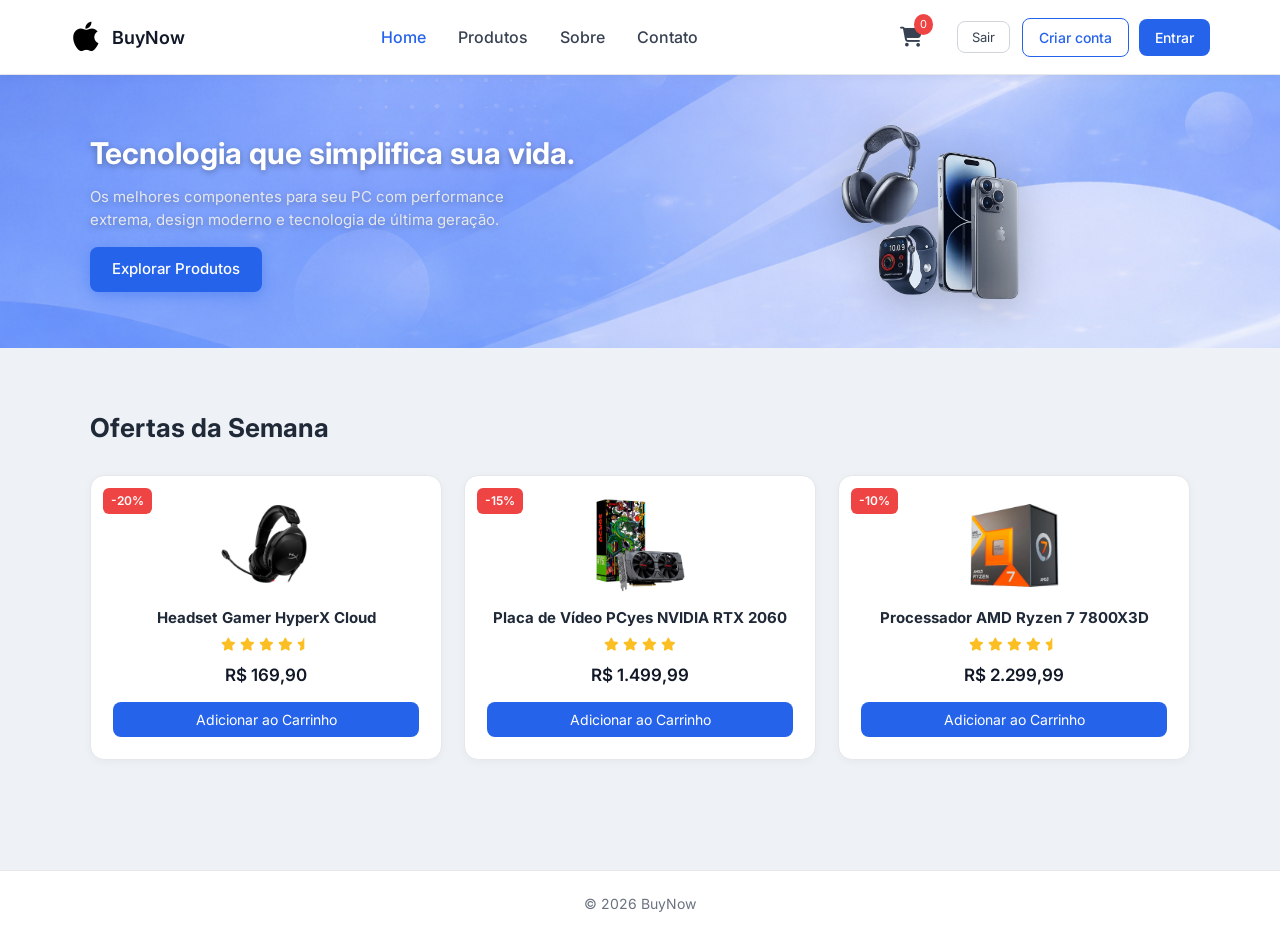
==== index.html @ 1328c278 "subindo site para github" ====
<!DOCTYPE html>
<html lang="pt-br">
<head>
  <meta charset="UTF-8">
  <meta name="viewport" content="width=device-width, initial-scale=1.0">
  <title>BuyNow</title>
  <link rel="preconnect" href="https://fonts.googleapis.com">
  <link rel="preconnect" href="https://fonts.gstatic.com" crossorigin>
  <link href="https://fonts.googleapis.com/css2?family=Inter:wght@300;400;500;600&display=swap" rel="stylesheet">
  <link rel="stylesheet" href="https://cdnjs.cloudflare.com/ajax/libs/font-awesome/6.5.0/css/all.min.css">
  <link rel="stylesheet" href="./assets/css/style.css">
</head>
<body>

  <header>
    <nav class="navbar">
      <a href="index.html" class="logo">
        <img src="./images/icons/icons8-mac-os-32.ico" alt="BuyNow">
        <span>BuyNow</span>
      </a>

      <ul class="menu" id="menu">
        <li><a href="index.html" class="active">Home</a></li>
        <li><a href="./pages/produtos.html">Produtos</a></li>
        <li><a href="./pages/sobre.html">Sobre</a></li>
        <li><a href="./pages/contato.html">Contato</a></li>
      </ul>

      <div class="nav-right">
        <div class="nav-logado" id="nav-logado" hidden>
          <div class="cart">
            <i class="fa-solid fa-cart-shopping"></i>
            <span class="cart-badge" id="contador-carrinho">0</span>
          </div>
          <span class="nome-user" id="nome-usuario"></span>
          <button type="button" class="btn-sair" id="btn-sair">Sair</button>
        </div>

        <div class="nav-auth" id="nav-auth">
          <a href="./pages/cadastro.html" class="btn-criar">Criar conta</a>
          <a href="./pages/login.html" class="btn-entrar">Entrar</a>
        </div>

        <i class="fa-solid fa-bars menu-toggle" id="botao-menu"></i>
      </div>
    </nav>
  </header>

  <main>
    <section class="hero">
      <div class="container">
        <div class="texto-esquerda">
          <h1>Tecnologia que simplifica sua vida.</h1>
          <p>
            Os melhores componentes para seu PC com performance extrema, design moderno e tecnologia de última geração.
          </p>
          <a href="./pages/produtos.html" class="btn-hero">Explorar Produtos</a>
        </div>

        <div class="imagem-direita">
          <img src="./images/imgrenderizada.png" alt="produto">
        </div>
      </div>
    </section>

    <section class="produtos">
      <div class="container">
        <h2 class="titulo-ofertas">Ofertas da Semana</h2>

        <div class="ofertas-semana">
          <div class="card-oferta">
            <span class="badge">-20%</span>
            <img src="./images/produtosOfertas/headset-gamer-hyperx-cloud-stinger-2-drivers-50mm-preto-519t1aa_1689972862_gg.png" alt="Headset Gamer HyperX Cloud">
            <h3>Headset Gamer HyperX Cloud</h3>
            <div class="rating">
              <i class="fa-solid fa-star"></i>
              <i class="fa-solid fa-star"></i>
              <i class="fa-solid fa-star"></i>
              <i class="fa-solid fa-star"></i>
              <i class="fa-solid fa-star-half"></i>
            </div>
            <p class="preco">R$ 169,90</p>
            <button class="add-cart">Adicionar ao Carrinho</button>
          </div>

          <div class="card-oferta">
            <span class="badge">-15%</span>
            <img src="./images/produtosOfertas/placa de video.png" alt="Placa de Vídeo RTX 2060">
            <h3>Placa de Vídeo PCyes NVIDIA RTX 2060</h3>
            <div class="rating">
              <i class="fa-solid fa-star"></i>
              <i class="fa-solid fa-star"></i>
              <i class="fa-solid fa-star"></i>
              <i class="fa-solid fa-star"></i>
            </div>
            <p class="preco">R$ 1.499,99</p>
            <button class="add-cart">Adicionar ao Carrinho</button>
          </div>

          <div class="card-oferta">
            <span class="badge">-10%</span>
            <img src="./images/produtosOfertas/processador-amd-ryzen-7-7800x3d-5-0ghz-max-turbo-cache-104mb-am5-8-nucleos-video-integrado-100-100000910wof_1680784502_gg.png" alt="Processador AMD Ryzen 7 7800X3D">
            <h3>Processador AMD Ryzen 7 7800X3D</h3>
            <div class="rating">
              <i class="fa-solid fa-star"></i>
              <i class="fa-solid fa-star"></i>
              <i class="fa-solid fa-star"></i>
              <i class="fa-solid fa-star"></i>
              <i class="fa-solid fa-star-half"></i>
            </div>
            <p class="preco">R$ 2.299,99</p>
            <button class="add-cart">Adicionar ao Carrinho</button>
          </div>
        </div>
      </div>
    </section>
  </main>

  <footer class="footer">
    <p>© 2026 BuyNow</p>
  </footer>

  <script src="./assets/js/script.js"></script>
</body>
</html>
---- assets/css/style.css ----
*{
margin:0;
padding:0;
box-sizing:border-box;
font-family:'Inter',sans-serif;
}

body{
background:#eef1f6;
color:#111827;
line-height:1.5;
}

img{
max-width:100%;
display:block;
}

a{
color:inherit;
}

/* navbar */

.navbar{
display:flex;
justify-content:space-between;
align-items:center;
padding:16px 70px;
background:white;
border-bottom:1px solid #e5e7eb;
box-shadow:0 2px 10px rgba(0,0,0,0.04);
position:sticky;
top:0;
z-index:50;
}

.logo{
display:flex;
align-items:center;
gap:10px;
text-decoration:none;
font-weight:600;
font-size:18px;
color:#111827;
}

.logo img{
width:32px;
height:32px;
}

.menu{
display:flex;
list-style:none;
gap:32px;
}

.menu a{
text-decoration:none;
color:#374151;
font-weight:500;
transition:0.2s;
}

.menu a:hover,
.menu a.active{
color:#2563eb;
}

.nav-right{
display:flex;
align-items:center;
gap:12px;
}

.nav-auth{
display:flex;
align-items:center;
gap:10px;
}

.btn-criar{
text-decoration:none;
padding:8px 16px;
border:1px solid #2563eb;
color:#2563eb;
border-radius:8px;
font-size:14px;
font-weight:500;
transition:0.2s;
}

.btn-criar:hover{
background:#eff6ff;
}

.btn-entrar{
text-decoration:none;
padding:8px 16px;
background:#2563eb;
color:white;
border-radius:8px;
font-size:14px;
font-weight:500;
transition:0.2s;
}

.btn-entrar:hover{
background:#1d4ed8;
}

.nav-logado{
display:flex;
align-items:center;
gap:14px;
}

.nome-user{
font-size:14px;
color:#374151;
font-weight:500;
}

.cart{
position:relative;
font-size:20px;
cursor:pointer;
color:#374151;
padding:6px;
}

.cart-badge{
position:absolute;
top:-2px;
right:-4px;
background:#ef4444;
color:white;
font-size:11px;
padding:2px 6px;
border-radius:50%;
min-width:18px;
text-align:center;
}

.btn-sair{
background:white;
border:1px solid #d1d5db;
padding:7px 14px;
border-radius:8px;
cursor:pointer;
font-size:13px;
color:#374151;
}

.btn-sair:hover{
border-color:#2563eb;
color:#2563eb;
}

.menu-toggle{
display:none;
font-size:22px;
cursor:pointer;
}

/* container */

.container{
max-width:1140px;
margin:auto;
padding:0 20px;
}

/* hero */

.hero{
background-image:url("../../images/fundo abaixo da nav.png");
background-size:cover;
background-position:center;
color:white;
padding:36px 20px;
}

.hero .container{
display:flex;
align-items:center;
justify-content:space-between;
gap:24px;
}

.texto-esquerda{
width:50%;
}

.texto-esquerda h1{
font-size:30px;
margin-bottom:10px;
text-shadow:0 2px 6px rgba(0,0,0,0.3);
}

.texto-esquerda p{
margin-bottom:16px;
font-size:15px;
color:#e5e7eb;
text-shadow:0 2px 6px rgba(0,0,0,0.25);
max-width:460px;
}

.btn-hero,
.btn-primary{
display:inline-block;
background:#2563eb;
color:white;
border:none;
padding:11px 22px;
border-radius:8px;
cursor:pointer;
transition:0.2s;
box-shadow:0 4px 14px rgba(37,99,235,0.35);
text-decoration:none;
font-weight:500;
font-size:15px;
}

.btn-hero:hover,
.btn-primary:hover{
background:#1d4ed8;
}

.btn-full{
width:100%;
text-align:center;
}

.imagem-direita{
width:50%;
display:flex;
justify-content:center;
}

.imagem-direita img{
width:210px;
filter:drop-shadow(0 8px 20px rgba(0,0,0,0.2));
}

/* produtos */

.produtos{
padding:60px 0 70px;
}

.produtos-pagina{
padding-top:40px;
}

.titulo-ofertas{
margin-bottom:28px;
font-size:26px;
color:#1f2937;
}

.busca-produtos{
background:white;
border:1px solid #e5e7eb;
border-radius:12px;
padding:16px 18px;
margin-bottom:24px;
box-shadow:0 2px 8px rgba(0,0,0,0.04);
}

.busca-produtos label{
display:block;
font-size:14px;
font-weight:500;
margin-bottom:8px;
color:#374151;
}

.busca-produtos input{
width:100%;
padding:10px 14px;
border:1px solid #d1d5db;
border-radius:8px;
outline:none;
font-size:15px;
}

.busca-produtos input:focus{
border-color:#2563eb;
box-shadow:0 0 0 3px rgba(37,99,235,0.12);
}

.ofertas-semana,
.grid-produtos{
display:grid;
grid-template-columns:repeat(auto-fit,minmax(240px,1fr));
gap:22px;
}

.card-oferta,
.produto-item{
position:relative;
background:white;
border-radius:14px;
padding:22px;
text-align:center;
border:1px solid #e5e7eb;
box-shadow:0 2px 8px rgba(0,0,0,0.04);
transition:0.2s;
}

.card-oferta:hover,
.produto-item:hover{
transform:translateY(-3px);
box-shadow:0 8px 20px rgba(0,0,0,0.08);
}

.card-oferta img,
.produto-item img{
width:95px;
margin:auto;
margin-bottom:14px;
}

.card-oferta h3,
.produto-item h3{
font-size:15px;
margin-bottom:6px;
color:#1f2937;
}

.badge{
position:absolute;
top:12px;
left:12px;
background:#ef4444;
color:white;
padding:4px 8px;
border-radius:6px;
font-size:12px;
font-weight:600;
}

.rating{
color:#fbbf24;
font-size:13px;
margin-bottom:8px;
}

.preco{
font-weight:600;
margin-bottom:14px;
color:#111827;
font-size:17px;
}

.add-cart,
.card-oferta button{
background:#2563eb;
color:white;
border:none;
padding:9px 16px;
border-radius:8px;
cursor:pointer;
font-size:14px;
width:100%;
transition:0.2s;
}

.add-cart:hover,
.card-oferta button:hover{
background:#1d4ed8;
}

/* paginas internas */

.conteudo-pagina{
padding:50px 0 70px;
}

.conteudo-pagina h1{
font-size:30px;
margin-bottom:16px;
color:#1f2937;
}

.conteudo-pagina h2{
font-size:20px;
margin:28px 0 12px;
color:#1f2937;
}

.conteudo-pagina p{
color:#4b5563;
line-height:1.7;
margin-bottom:14px;
max-width:680px;
}

.lista-sobre{
margin-left:20px;
color:#4b5563;
line-height:1.8;
}

.link-pagina{
margin-top:20px;
}

.link-pagina a{
color:#2563eb;
font-weight:500;
text-decoration:none;
}

.link-pagina a:hover{
text-decoration:underline;
}

.texto-contato{
margin-bottom:22px;
}

.contact-layout{
display:grid;
grid-template-columns:1fr 1fr;
gap:36px;
align-items:start;
}

.contact-list{
list-style:none;
margin-bottom:22px;
}

.contact-list li{
margin-bottom:14px;
}

.contact-list strong{
display:block;
margin-bottom:3px;
}

.contact-list span{
color:#6b7280;
font-size:14px;
}

.btn-whatsapp{
display:inline-flex;
align-items:center;
gap:8px;
background:#25d366;
color:white;
padding:10px 18px;
border-radius:8px;
text-decoration:none;
font-weight:500;
}

.btn-whatsapp:hover{
background:#1ebe57;
}

.contact-form,
.auth-form{
background:white;
border:1px solid #e5e7eb;
border-radius:12px;
padding:26px;
box-shadow:0 2px 10px rgba(0,0,0,0.04);
}

.contact-form h2{
font-size:19px;
margin-bottom:16px;
}

.auth-box{
max-width:420px;
margin:0 auto;
}

.auth-texto{
color:#6b7280;
margin-bottom:20px;
font-size:15px;
}

.auth-link{
margin-top:18px;
font-size:14px;
color:#6b7280;
}

.auth-link a{
color:#2563eb;
text-decoration:none;
font-weight:500;
}

.auth-link a:hover{
text-decoration:underline;
}

.form-group{
margin-bottom:14px;
}

.form-group label{
display:block;
margin-bottom:5px;
font-weight:500;
font-size:14px;
color:#374151;
}

.form-group input,
.form-group textarea{
width:100%;
padding:10px 12px;
border:1px solid #d1d5db;
border-radius:8px;
outline:none;
font-size:15px;
}

.form-group input:focus,
.form-group textarea:focus{
border-color:#2563eb;
box-shadow:0 0 0 3px rgba(37,99,235,0.12);
}

.form-group textarea{
resize:vertical;
min-height:110px;
}

.form-error{
display:block;
color:#ef4444;
font-size:13px;
margin-top:4px;
min-height:16px;
}

.form-success{
margin-top:14px;
padding:10px 14px;
background:#ecfdf5;
color:#047857;
border-radius:8px;
font-size:14px;
}

.empty-state{
text-align:center;
color:#6b7280;
padding:28px 0;
}

/* footer */

.footer{
padding:22px;
text-align:center;
background:white;
border-top:1px solid #e5e7eb;
margin-top:40px;
}

.footer p{
font-size:14px;
color:#6b7280;
}

/* responsivo */

@media(max-width:768px){

.navbar{
padding:14px 20px;
}

.menu{
position:absolute;
top:65px;
left:0;
width:100%;
background:white;
flex-direction:column;
align-items:center;
gap:18px;
padding:18px;
display:none;
border-bottom:1px solid #e5e7eb;
box-shadow:0 4px 10px rgba(0,0,0,0.06);
}

.menu.active{
display:flex;
}

.menu-toggle{
display:block;
}

.nav-auth{
gap:6px;
}

.btn-criar,
.btn-entrar{
padding:7px 12px;
font-size:13px;
}

.nome-user{
display:none;
}

.hero .container{
flex-direction:column;
text-align:center;
}

.texto-esquerda,
.imagem-direita{
width:100%;
}

.texto-esquerda p{
margin-left:auto;
margin-right:auto;
}

.contact-layout{
grid-template-columns:1fr;
}

}
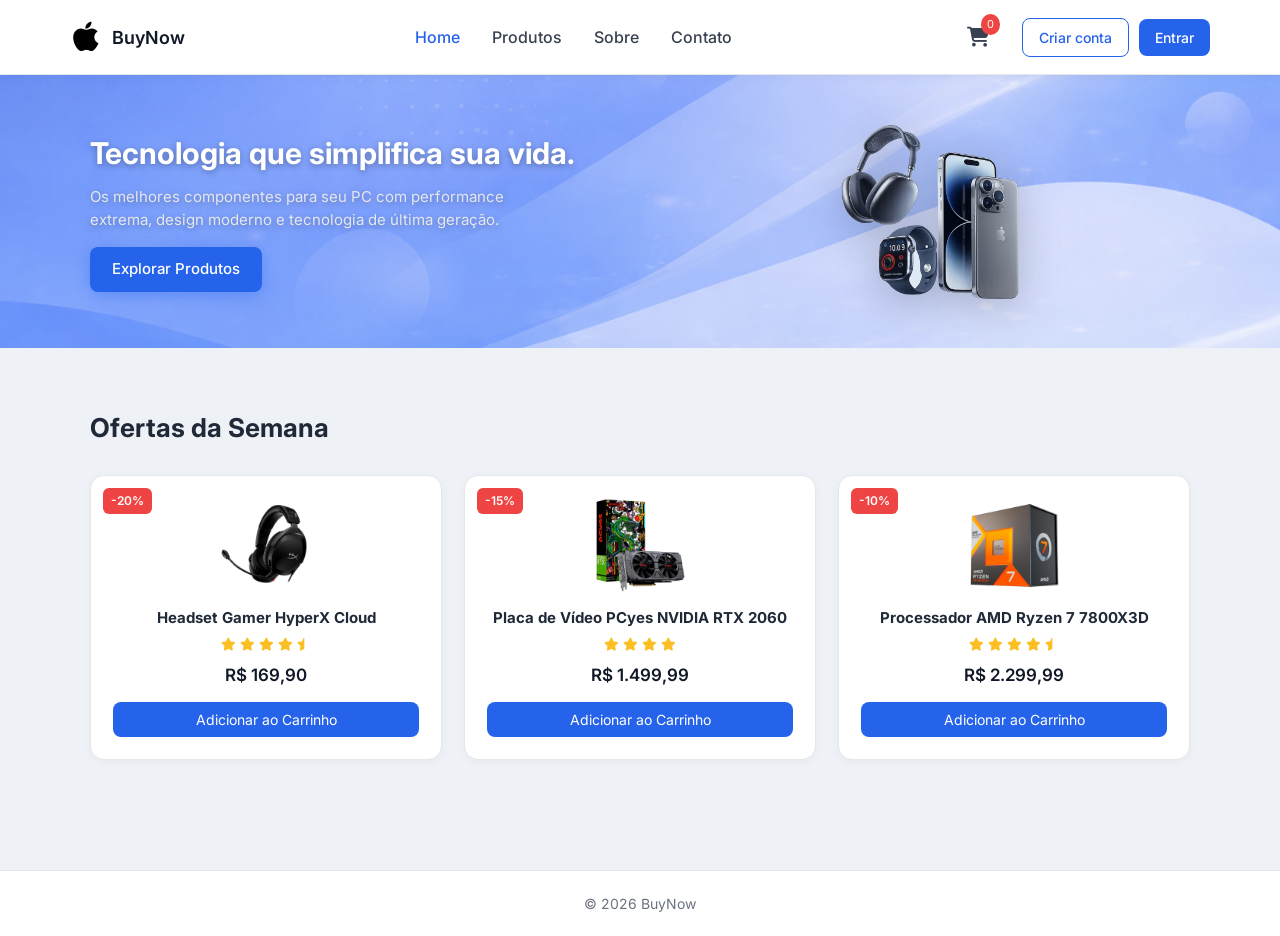
==== commit 0637f8f6: "Update botão de sair" ====
--- a/index.html
+++ b/index.html
@@ -33,7 +33,6 @@
             <span class="cart-badge" id="contador-carrinho">0</span>
           </div>
           <span class="nome-user" id="nome-usuario"></span>
-          <button type="button" class="btn-sair" id="btn-sair">Sair</button>
         </div>
 
         <div class="nav-auth" id="nav-auth">
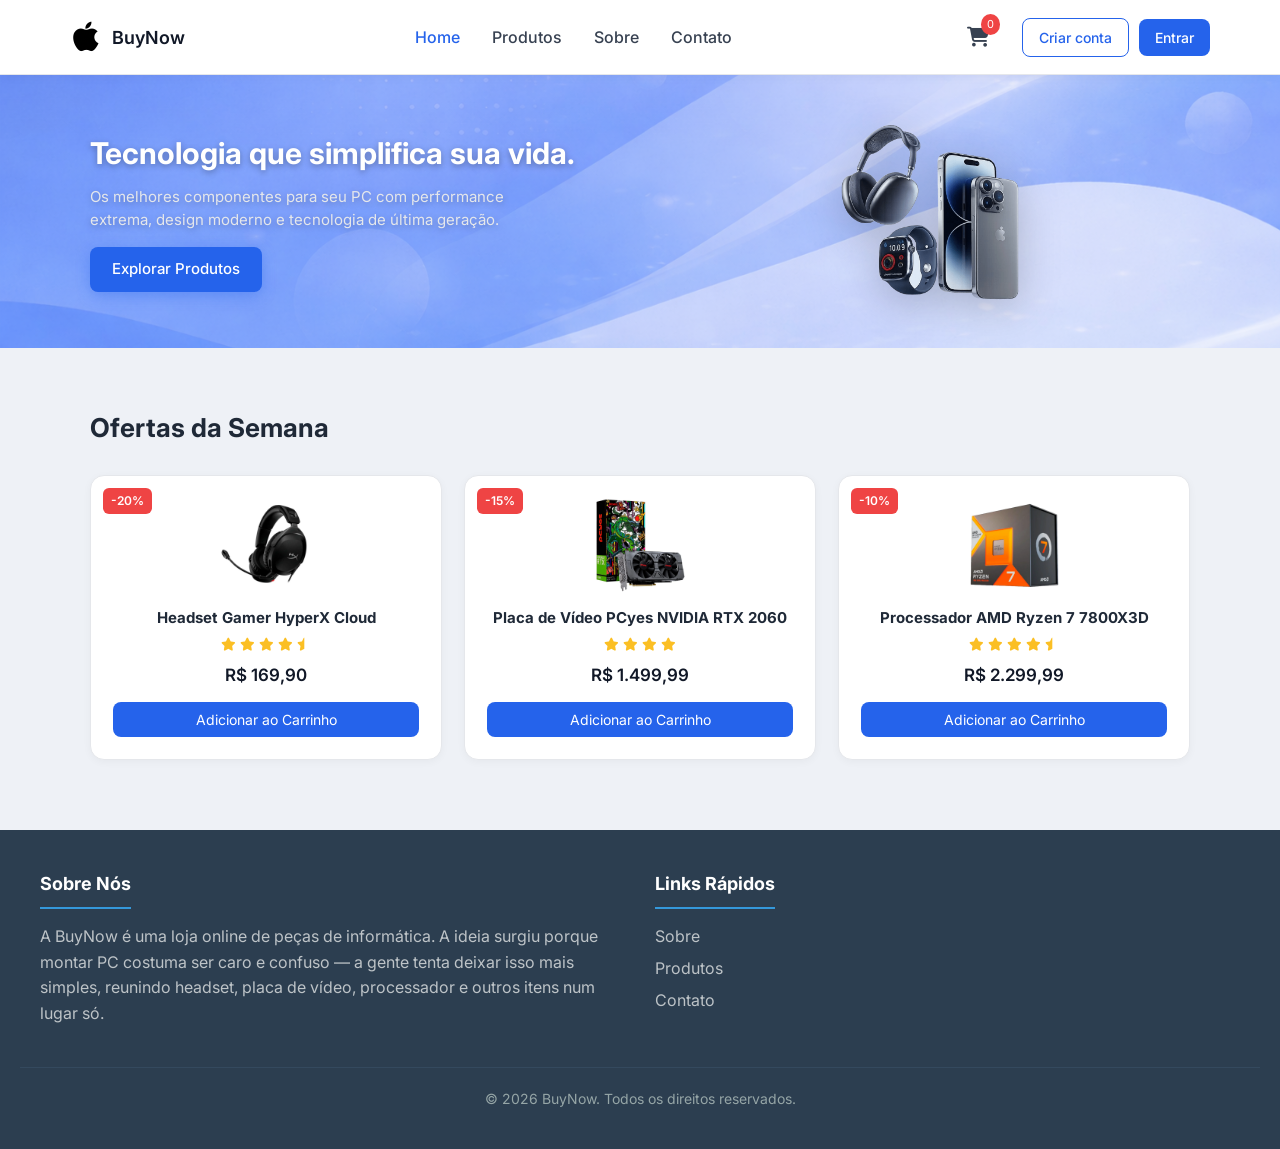
==== commit a58bd1d7: "adicao de novos produtos e nova footer" ====
--- a/index.html
+++ b/index.html
@@ -1,4 +1,4 @@
-<!DOCTYPE html>
+                          <!DOCTYPE html>
 <html lang="pt-br">
 <head>
   <meta charset="UTF-8">
@@ -116,7 +116,29 @@
   </main>
 
   <footer class="footer">
-    <p>© 2026 BuyNow</p>
+      <div class="footer-container">
+            <!-- Seção Sobre -->
+            <div class="footer-section">
+                <h3>Sobre Nós</h3>
+                <p> A BuyNow é uma loja online de peças de informática. A ideia surgiu porque montar PC
+          costuma ser caro e confuso — a gente tenta deixar isso mais simples, reunindo headset,
+          placa de vídeo, processador e outros itens num lugar só.</p>
+            </div>
+
+            <!-- Seção Links Rápidos -->
+            <div class="footer-section">
+                <h3>Links Rápidos</h3>
+                <ul>
+                    <li><a href="pages/sobre.html">Sobre</a></li>
+                    <li><a href="pages/produtos.html">Produtos</a></li>
+                    <li><a href="pages/contato.html">Contato</a></li>
+                </ul>
+            </div>
+        </div>
+
+        <div class="footer-bottom">
+            <p>© 2026 BuyNow. Todos os direitos reservados.</p>
+        </div>
   </footer>
 
   <script src="./assets/js/script.js"></script>
--- a/assets/css/style.css
+++ b/assets/css/style.css
@@ -564,18 +564,74 @@
 
 /* footer */
 
-.footer{
-padding:22px;
-text-align:center;
-background:white;
-border-top:1px solid #e5e7eb;
-margin-top:40px;
-}
-
-.footer p{
-font-size:14px;
-color:#6b7280;
-}
+footer {
+    background-color: #2c3e50;
+    color: white;
+    padding: 40px 20px;
+}
+
+.footer-container {
+    display: flex;
+    flex-wrap: wrap;
+    justify-content: space-between;
+    max-width: 1200px;
+    margin: 0 auto;
+    gap: 30px;
+}
+
+.footer-section {
+    flex: 1;
+    min-width: 200px;
+}
+
+.footer-section h3 {
+    margin-bottom: 15px;
+    font-size: 18px;
+    border-bottom: 2px solid #3498db;
+    padding-bottom: 10px;
+    display: inline-block;
+}
+
+.footer-section p {
+    margin-bottom: 10px;
+    line-height: 1.6;
+    color: #bdc3c7;
+}
+
+.footer-section ul {
+    list-style: none;
+}
+
+.footer-section ul li {
+    margin-bottom: 8px;
+}
+
+.footer-section ul li a {
+    color: #bdc3c7;
+    text-decoration: none;
+    transition: color 0.3s;
+}
+
+.footer-section ul li a:hover {
+    color: #3498db;
+}
+
+.footer-bottom {
+    text-align: center;
+    margin-top: 30px;
+    padding-top: 20px;
+    border-top: 1px solid #34495e;
+    color: #95a5a6;
+    font-size: 14px;
+}
+
+/* Responsivo */
+@media (max-width: 768px) {
+    .footer-container {
+        flex-direction: column;
+    }
+}
+
 
 /* responsivo */
 
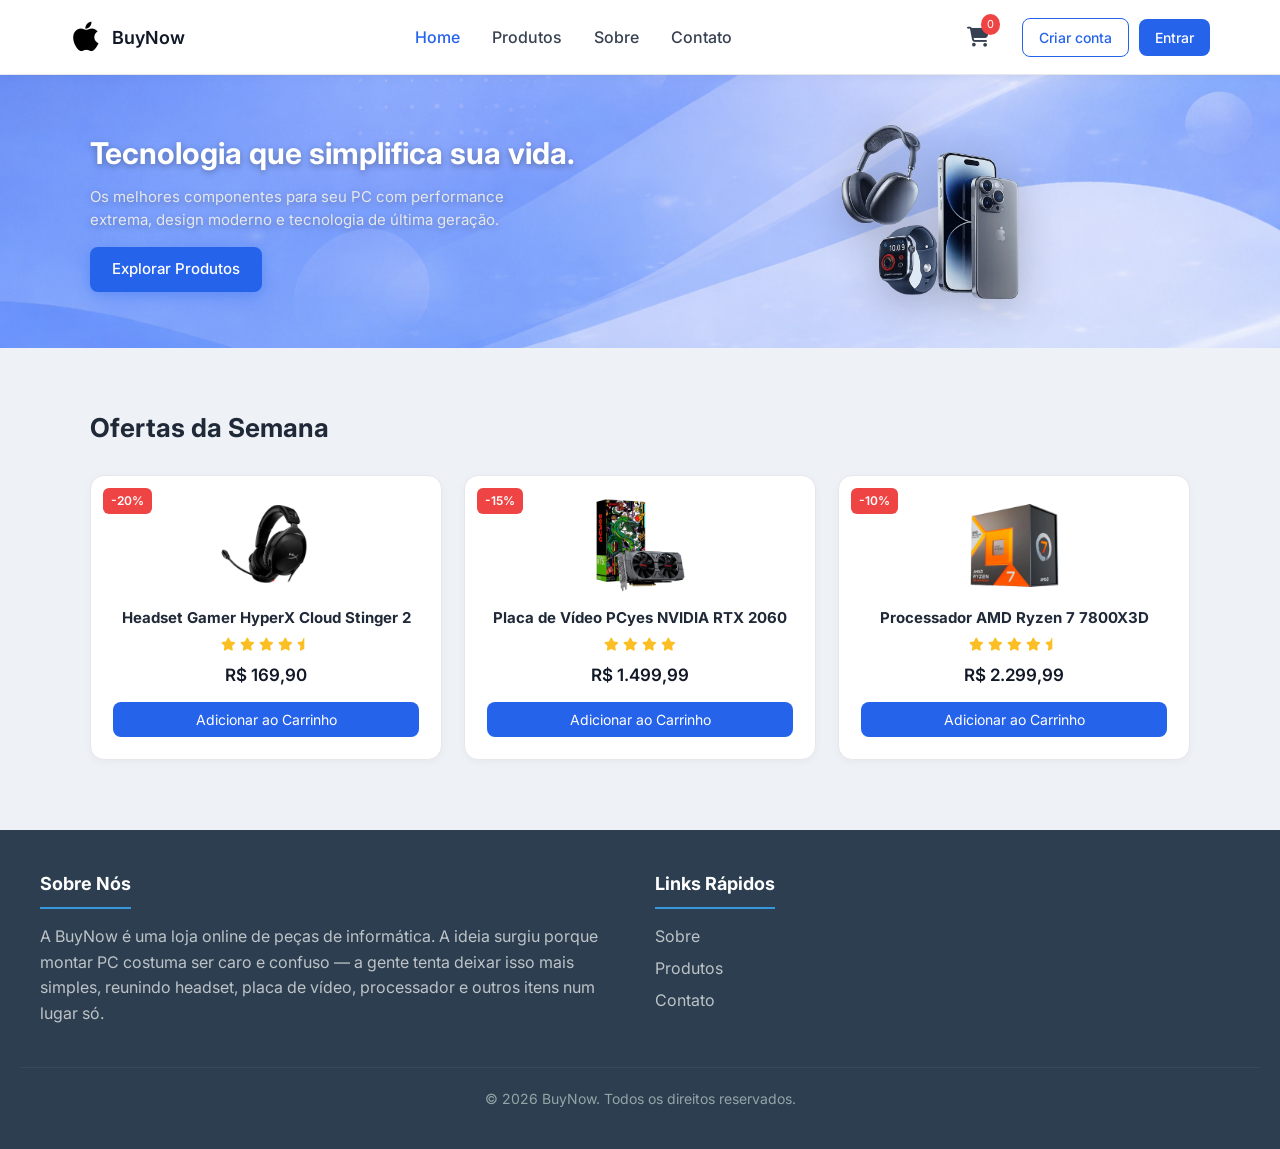
==== commit 99449afb: "1- alteracao de nomes de produtos 2- alteracao da footer da tela de cadastro e login" ====
--- a/index.html
+++ b/index.html
@@ -70,7 +70,7 @@
           <div class="card-oferta">
             <span class="badge">-20%</span>
             <img src="./images/produtosOfertas/headset-gamer-hyperx-cloud-stinger-2-drivers-50mm-preto-519t1aa_1689972862_gg.png" alt="Headset Gamer HyperX Cloud">
-            <h3>Headset Gamer HyperX Cloud</h3>
+            <h3>Headset Gamer HyperX Cloud Stinger 2</h3>
             <div class="rating">
               <i class="fa-solid fa-star"></i>
               <i class="fa-solid fa-star"></i>
@@ -117,15 +117,12 @@
 
   <footer class="footer">
       <div class="footer-container">
-            <!-- Seção Sobre -->
             <div class="footer-section">
                 <h3>Sobre Nós</h3>
                 <p> A BuyNow é uma loja online de peças de informática. A ideia surgiu porque montar PC
           costuma ser caro e confuso — a gente tenta deixar isso mais simples, reunindo headset,
           placa de vídeo, processador e outros itens num lugar só.</p>
             </div>
-
-            <!-- Seção Links Rápidos -->
             <div class="footer-section">
                 <h3>Links Rápidos</h3>
                 <ul>
--- a/assets/css/style.css
+++ b/assets/css/style.css
@@ -568,6 +568,14 @@
     background-color: #2c3e50;
     color: white;
     padding: 40px 20px;
+}
+footer.login {
+    display: flex;
+    width: auto;
+    height: auto;
+    background-color: #eef1f6;
+    justify-content: center;
+    color: rgb(0, 0, 0);
 }
 
 .footer-container {
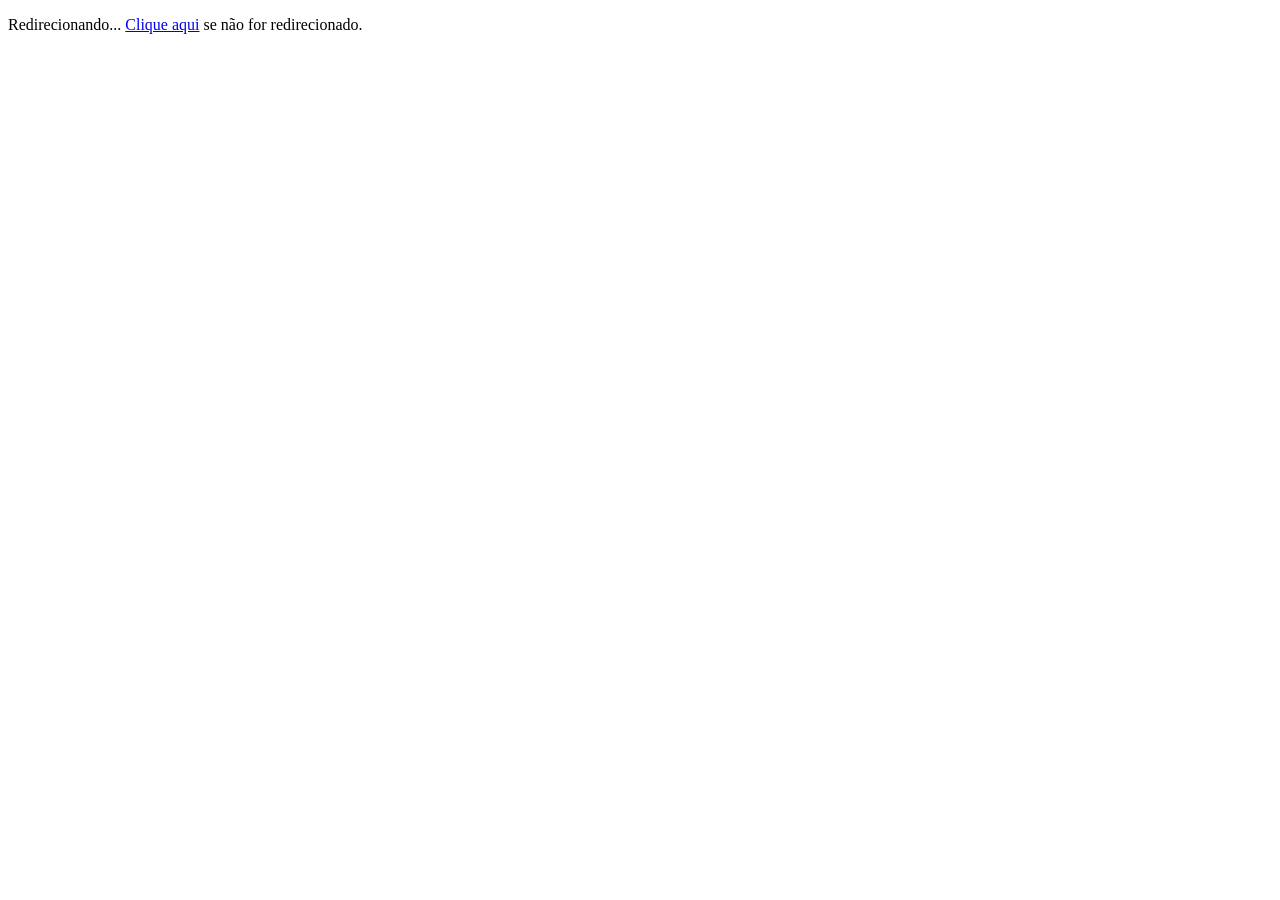
==== commit 53a37c62: "primeiro commit" ====
--- a/index.html
+++ b/index.html
@@ -1,143 +1,11 @@
-                          <!DOCTYPE html>
+<!DOCTYPE html>
 <html lang="pt-br">
 <head>
   <meta charset="UTF-8">
-  <meta name="viewport" content="width=device-width, initial-scale=1.0">
+  <meta http-equiv="refresh" content="0; url=index.php">
   <title>BuyNow</title>
-  <link rel="preconnect" href="https://fonts.googleapis.com">
-  <link rel="preconnect" href="https://fonts.gstatic.com" crossorigin>
-  <link href="https://fonts.googleapis.com/css2?family=Inter:wght@300;400;500;600&display=swap" rel="stylesheet">
-  <link rel="stylesheet" href="https://cdnjs.cloudflare.com/ajax/libs/font-awesome/6.5.0/css/all.min.css">
-  <link rel="stylesheet" href="./assets/css/style.css">
 </head>
 <body>
-
-  <header>
-    <nav class="navbar">
-      <a href="index.html" class="logo">
-        <img src="./images/icons/icons8-mac-os-32.ico" alt="BuyNow">
-        <span>BuyNow</span>
-      </a>
-
-      <ul class="menu" id="menu">
-        <li><a href="index.html" class="active">Home</a></li>
-        <li><a href="./pages/produtos.html">Produtos</a></li>
-        <li><a href="./pages/sobre.html">Sobre</a></li>
-        <li><a href="./pages/contato.html">Contato</a></li>
-      </ul>
-
-      <div class="nav-right">
-        <div class="nav-logado" id="nav-logado" hidden>
-          <div class="cart">
-            <i class="fa-solid fa-cart-shopping"></i>
-            <span class="cart-badge" id="contador-carrinho">0</span>
-          </div>
-          <span class="nome-user" id="nome-usuario"></span>
-        </div>
-
-        <div class="nav-auth" id="nav-auth">
-          <a href="./pages/cadastro.html" class="btn-criar">Criar conta</a>
-          <a href="./pages/login.html" class="btn-entrar">Entrar</a>
-        </div>
-
-        <i class="fa-solid fa-bars menu-toggle" id="botao-menu"></i>
-      </div>
-    </nav>
-  </header>
-
-  <main>
-    <section class="hero">
-      <div class="container">
-        <div class="texto-esquerda">
-          <h1>Tecnologia que simplifica sua vida.</h1>
-          <p>
-            Os melhores componentes para seu PC com performance extrema, design moderno e tecnologia de última geração.
-          </p>
-          <a href="./pages/produtos.html" class="btn-hero">Explorar Produtos</a>
-        </div>
-
-        <div class="imagem-direita">
-          <img src="./images/imgrenderizada.png" alt="produto">
-        </div>
-      </div>
-    </section>
-
-    <section class="produtos">
-      <div class="container">
-        <h2 class="titulo-ofertas">Ofertas da Semana</h2>
-
-        <div class="ofertas-semana">
-          <div class="card-oferta">
-            <span class="badge">-20%</span>
-            <img src="./images/produtosOfertas/headset-gamer-hyperx-cloud-stinger-2-drivers-50mm-preto-519t1aa_1689972862_gg.png" alt="Headset Gamer HyperX Cloud">
-            <h3>Headset Gamer HyperX Cloud Stinger 2</h3>
-            <div class="rating">
-              <i class="fa-solid fa-star"></i>
-              <i class="fa-solid fa-star"></i>
-              <i class="fa-solid fa-star"></i>
-              <i class="fa-solid fa-star"></i>
-              <i class="fa-solid fa-star-half"></i>
-            </div>
-            <p class="preco">R$ 169,90</p>
-            <button class="add-cart">Adicionar ao Carrinho</button>
-          </div>
-
-          <div class="card-oferta">
-            <span class="badge">-15%</span>
-            <img src="./images/produtosOfertas/placa de video.png" alt="Placa de Vídeo RTX 2060">
-            <h3>Placa de Vídeo PCyes NVIDIA RTX 2060</h3>
-            <div class="rating">
-              <i class="fa-solid fa-star"></i>
-              <i class="fa-solid fa-star"></i>
-              <i class="fa-solid fa-star"></i>
-              <i class="fa-solid fa-star"></i>
-            </div>
-            <p class="preco">R$ 1.499,99</p>
-            <button class="add-cart">Adicionar ao Carrinho</button>
-          </div>
-
-          <div class="card-oferta">
-            <span class="badge">-10%</span>
-            <img src="./images/produtosOfertas/processador-amd-ryzen-7-7800x3d-5-0ghz-max-turbo-cache-104mb-am5-8-nucleos-video-integrado-100-100000910wof_1680784502_gg.png" alt="Processador AMD Ryzen 7 7800X3D">
-            <h3>Processador AMD Ryzen 7 7800X3D</h3>
-            <div class="rating">
-              <i class="fa-solid fa-star"></i>
-              <i class="fa-solid fa-star"></i>
-              <i class="fa-solid fa-star"></i>
-              <i class="fa-solid fa-star"></i>
-              <i class="fa-solid fa-star-half"></i>
-            </div>
-            <p class="preco">R$ 2.299,99</p>
-            <button class="add-cart">Adicionar ao Carrinho</button>
-          </div>
-        </div>
-      </div>
-    </section>
-  </main>
-
-  <footer class="footer">
-      <div class="footer-container">
-            <div class="footer-section">
-                <h3>Sobre Nós</h3>
-                <p> A BuyNow é uma loja online de peças de informática. A ideia surgiu porque montar PC
-          costuma ser caro e confuso — a gente tenta deixar isso mais simples, reunindo headset,
-          placa de vídeo, processador e outros itens num lugar só.</p>
-            </div>
-            <div class="footer-section">
-                <h3>Links Rápidos</h3>
-                <ul>
-                    <li><a href="pages/sobre.html">Sobre</a></li>
-                    <li><a href="pages/produtos.html">Produtos</a></li>
-                    <li><a href="pages/contato.html">Contato</a></li>
-                </ul>
-            </div>
-        </div>
-
-        <div class="footer-bottom">
-            <p>© 2026 BuyNow. Todos os direitos reservados.</p>
-        </div>
-  </footer>
-
-  <script src="./assets/js/script.js"></script>
+  <p>Redirecionando... <a href="index.php">Clique aqui</a> se não for redirecionado.</p>
 </body>
 </html>
